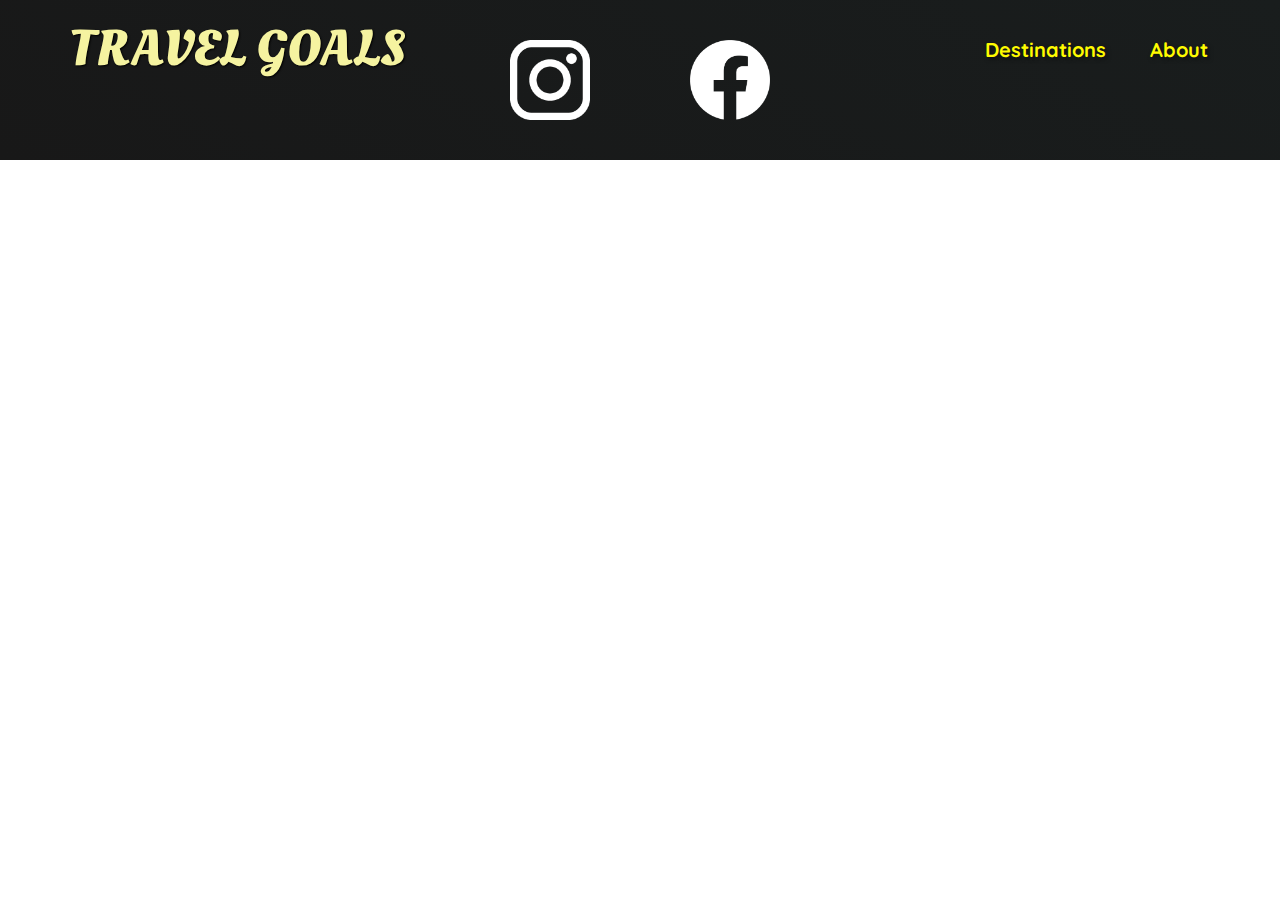
==== places.html @ 4cc8c282 "finalizando a página index.html e iniciando a página places.html" ====
<!DOCTYPE html>
<html lang="pt-br">
  <head>
    <meta charset="UTF-8" />
    <meta name="viewport" content="width=device-width, initial-scale=1.0" />
    <link
      href="https://fonts.googleapis.com/css2?family=Raleway:wght@700&family=Oleo+Script:wght@700&family=Quicksand:wght@300;500;700&display=swap"
      rel="stylesheet"
    />
    <link rel="stylesheet" href="shared.css" />
    <link rel="stylesheet" href="styles.css" />
    <title>Travel Goals</title>
  </head>
  <body>
    <header>
      <div id="page-logo">
        <a href="index.html">Travel Goals</a>
      </div>
      <nav>
        <ul>
          <li><a href="places.html">Destinations</a></li>
          <li><a href="">About</a></li>
        </ul>
      </nav>
    </header>
    <main></main>
    <footer>
      <ul>
        <li>
          <a href="https://www.instagram.com"
            ><img src="images/icons/insta.png" alt="Instagram logo"
          /></a>
        </li>
        <li>
          <a href="https://www.facebook.com"
            ><img src="images/icons/facebook.png" alt="Facebook logo"
          /></a>
        </li>
      </ul>
    </footer>
  </body>
</html>
---- shared.css ----
body {
  font-family: "Quicksand", sans-serif;
  margin: 0;
}

header {
  display: flex;
  justify-content: space-between;
  align-items: center;
  padding: 15px 60px;
  position: absolute;
  width: 100%;
  box-sizing: border-box;
}

header a {
  text-decoration: none;
  font-weight: bold;
  font-size: 20px;
  color: rgb(255, 251, 0);
  text-shadow: 2px 2px 4px rgba(0, 0, 0, 0.5);
  padding: 12px;
  border-radius: 6px;
  transition: 0.2s ease-in all;
}

header a:hover {
  background-color: rgb(255, 251, 0);
  color: rgb(77, 77, 77);
  text-shadow: none;
}

header ul {
  display: flex;
}

header li {
  margin-left: 20px;
}

#page-logo a {
  padding: 10px;
  font-family: "Oleo Script", sans-serif;
  font-size: 50px;
  text-transform: uppercase;
  text-decoration: none;
  text-shadow: 1px 1px 2px rgb(0, 0, 0);
  color: rgb(245, 243, 160);
}

ul {
  margin: 0;
  padding: 0;
  list-style: none;
}

footer {
  background: linear-gradient(30deg, rgb(24, 24, 24), rgb(25, 29, 29));
  padding: 40px;
}

footer ul {
  display: flex;
  justify-content: center;
}

footer li {
  width: 80px;
  height: 80px;
  margin: 0 50px;
}

footer li img {
  width: 100%;
}
---- styles.css ----
#hero {
  height: 800px;
  background-image: url("images/places/ocean.jpg");
  background-position: center;
  background-size: cover;
}

#hero-content {
  width: 900px;
  background-color: rgba(51, 47, 47, 0.8);
  margin: 0 auto;
  text-align: center;
  padding: 50px 0;
  border-radius: 8px;
  box-shadow: 2px 4px 8px rgb(68, 67, 67);
  position: relative;
  top: 200px;
}

#hero-content h1 {
  color: #fff;
  text-transform: uppercase;
  font-family: "Raleway", sans-serif;
  font-size: 50px;
  margin: 0;
}

#hero-content p {
  color: #fff;
  text-transform: uppercase;
  font-size: 24px;
  font-weight: 300;
  margin-bottom: 32px;
}

#hero-content a {
  color: #000;
  padding: 12px 24px;
  background-color: rgb(255, 251, 0);
  border-radius: 8px;
  font-size: 24px;
  text-decoration: none;
  font-weight: bold;
  box-shadow: 2px 4px 8px rgb(68, 67, 67);
}

#hero-content a:hover {
  background-color: rgb(255, 227, 0);
}

#highlights {
  padding: 24px;
  background: linear-gradient(0deg, rgb(227, 255, 253), rgb(202, 243, 240));
}

#highlights h2 {
  color: rgb(59, 65, 64);
  text-align: center;
  text-transform: uppercase;
  font-size: 40px;
  margin: 24px 0;
}

#destinations {
  display: flex;
  justify-content: center;
  width: 90%;
  margin: 0 auto 40px;
}

.destination {
  margin: 0 20px;
  width: 25%;
}

.destination img {
  height: 200px;
  width: 100%;
  object-fit: cover;
  border-radius: 10px;
  box-shadow: 2px 4px 8px rgb(68, 67, 67);
}

.destination p {
  color: rgb(124, 123, 123);
  text-align: center;
  text-transform: uppercase;
  font-size: 24px;
  margin: 20px 0;
}

.destination strong {
  color: rgb(0, 160, 117);
}
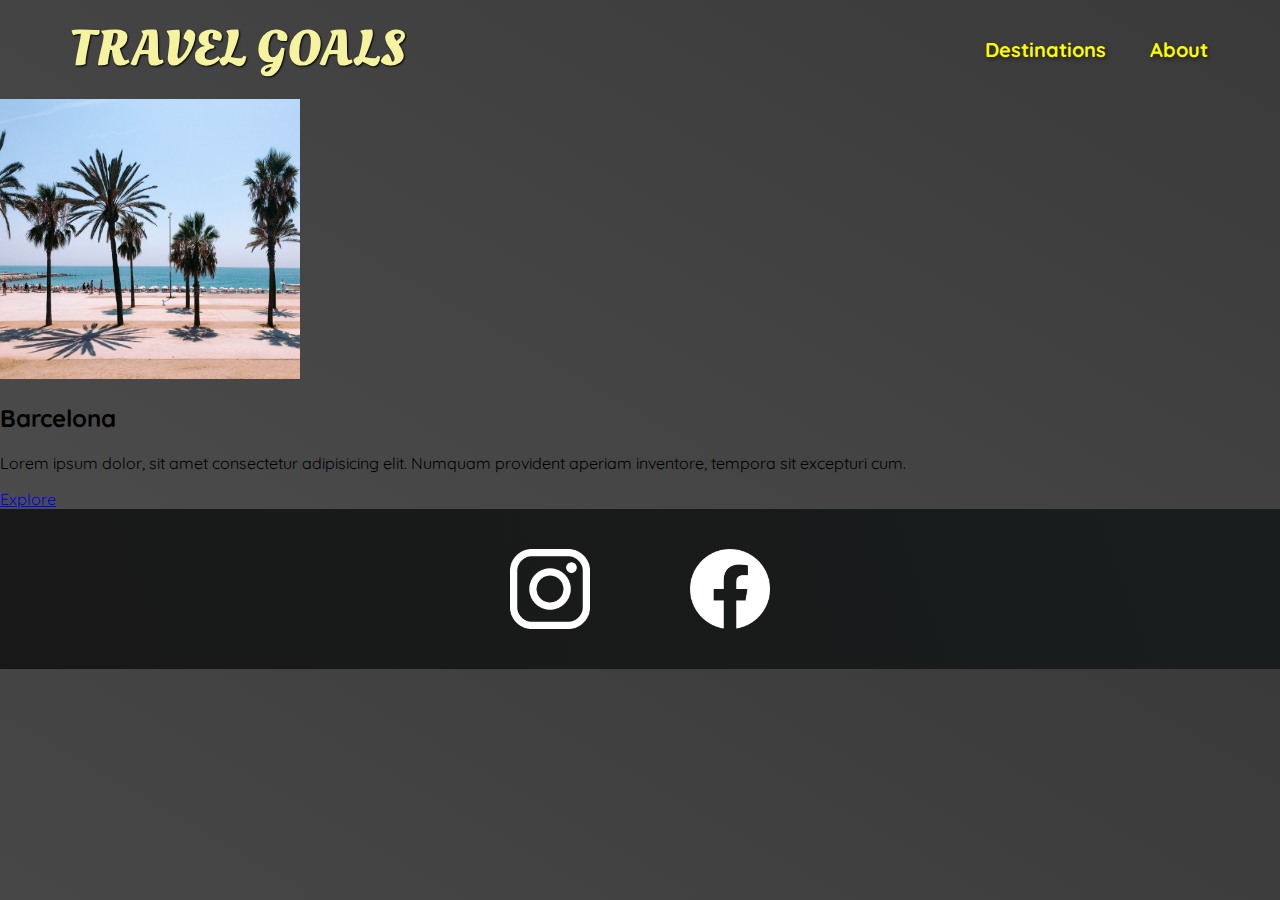
==== commit 65192ed9: "adicionando o header e footer e iniciando o elemento main da página places.html" ====
--- a/places.html
+++ b/places.html
@@ -8,7 +8,7 @@
       rel="stylesheet"
     />
     <link rel="stylesheet" href="shared.css" />
-    <link rel="stylesheet" href="styles.css" />
+    <link rel="stylesheet" href="places.css" />
     <title>Travel Goals</title>
   </head>
   <body>
@@ -23,7 +23,23 @@
         </ul>
       </nav>
     </header>
-    <main></main>
+    <main>
+      <ul>
+        <li>
+          <img src="images/places/barcelona.jpg" alt="City of Barcelona" />
+          <div class="content">
+            <h2>Barcelona</h2>
+            <p>
+              Lorem ipsum dolor, sit amet consectetur adipisicing elit. Numquam
+              provident aperiam inventore, tempora sit excepturi cum.
+            </p>
+          </div>
+          <div class="actions">
+            <a href="https://en.wikipedia.org/wiki/Barcelona">Explore</a>
+          </div>
+        </li>
+      </ul>
+    </main>
     <footer>
       <ul>
         <li>
--- a/shared.css
+++ b/shared.css
@@ -55,7 +55,7 @@
 }
 
 footer {
-  background: linear-gradient(30deg, rgb(24, 24, 24), rgb(25, 29, 29));
+  background: linear-gradient(70deg, rgb(24, 24, 24), rgb(25, 29, 29));
   padding: 40px;
 }
 
--- a/places.css
+++ b/places.css
@@ -0,0 +1,12 @@
+body {
+  background: linear-gradient(30deg, rgb(77, 77, 77), rgb(58, 58, 58));
+}
+
+header {
+  position: static;
+}
+
+main li img {
+  width: 300px;
+  height: 280px;
+}
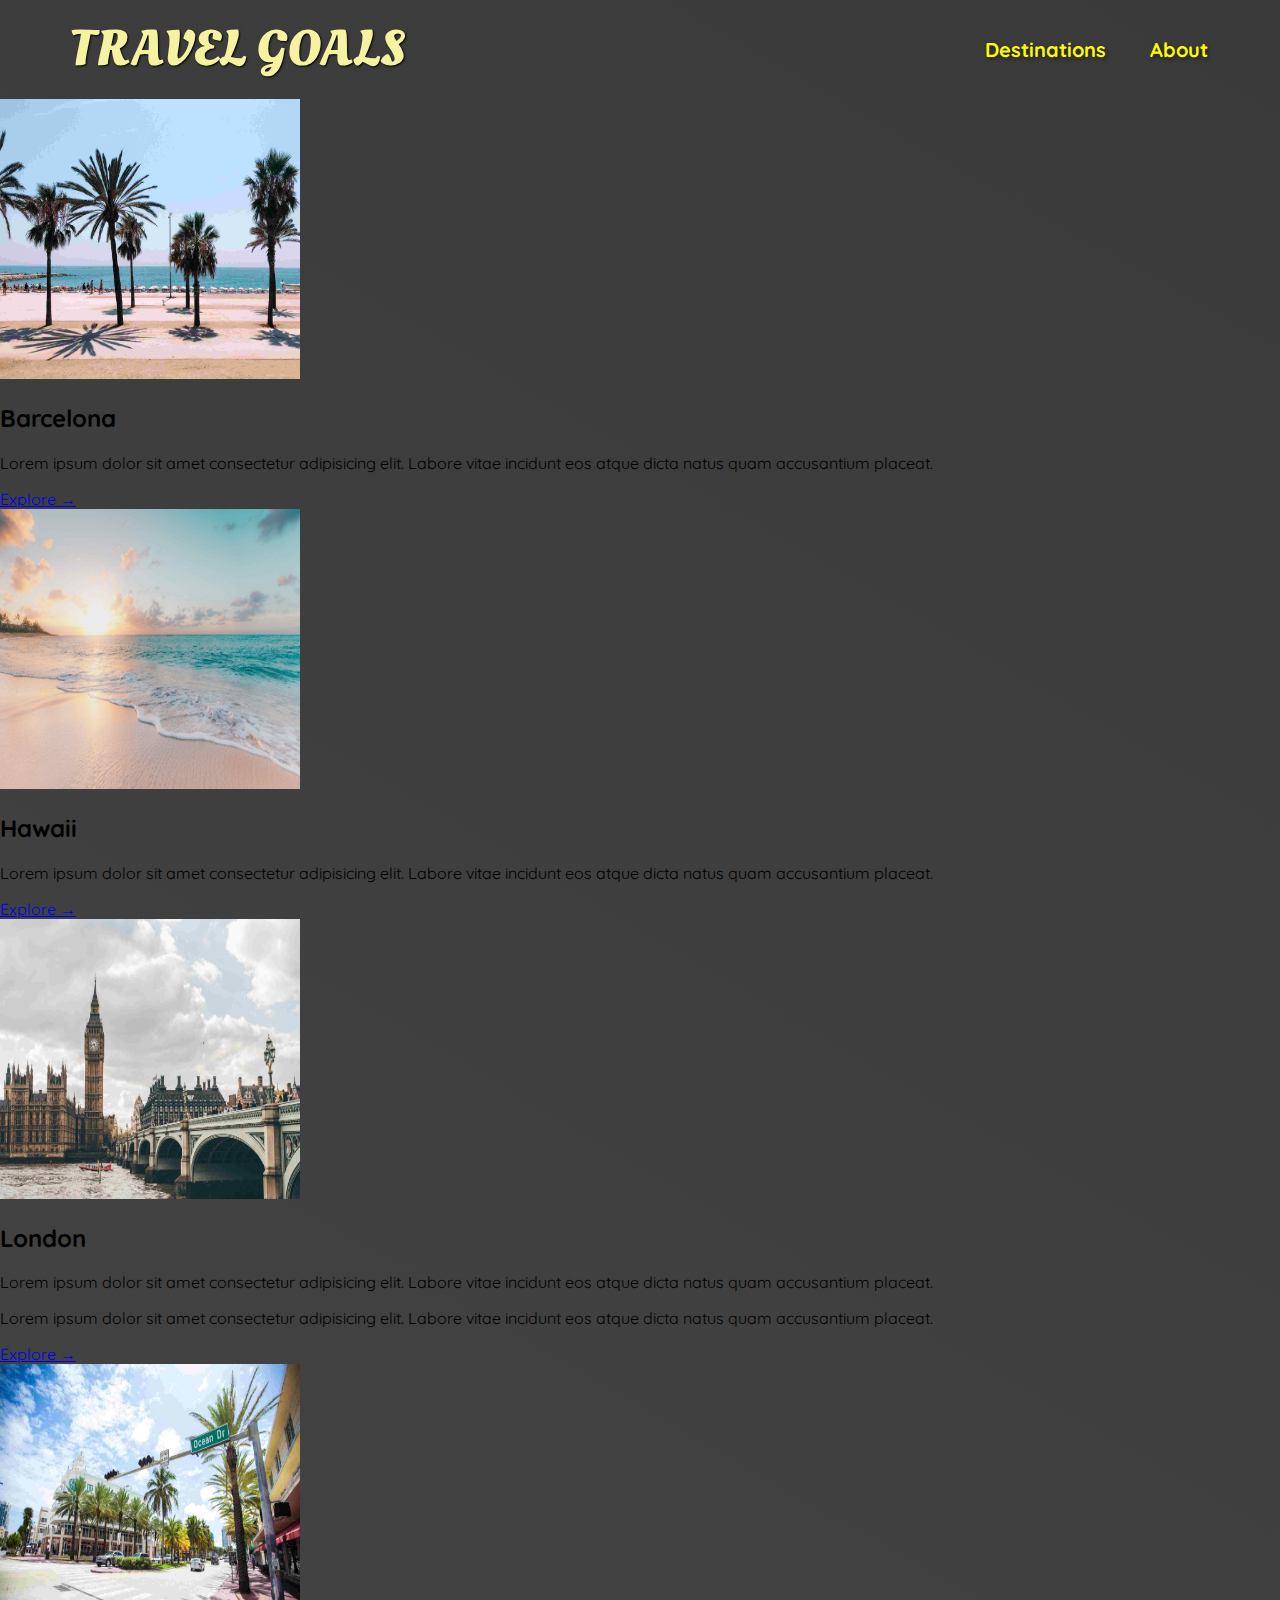
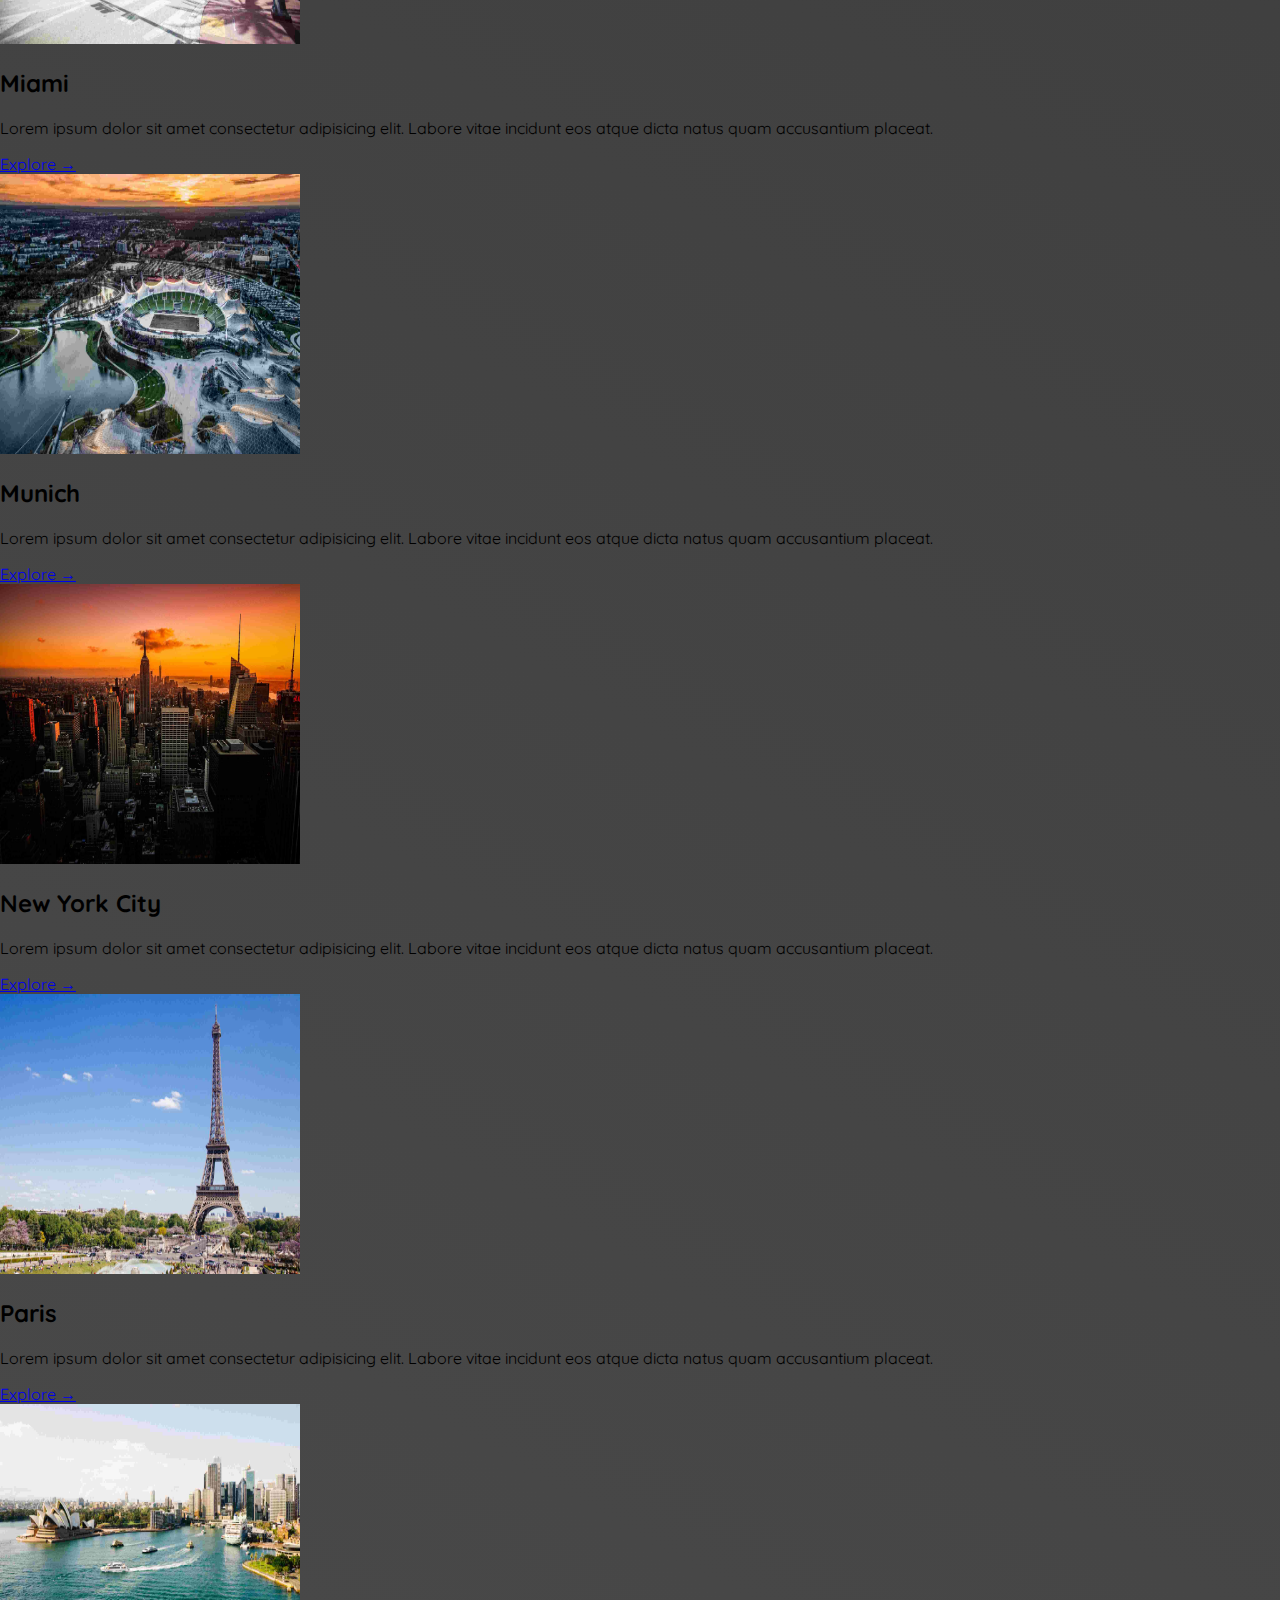
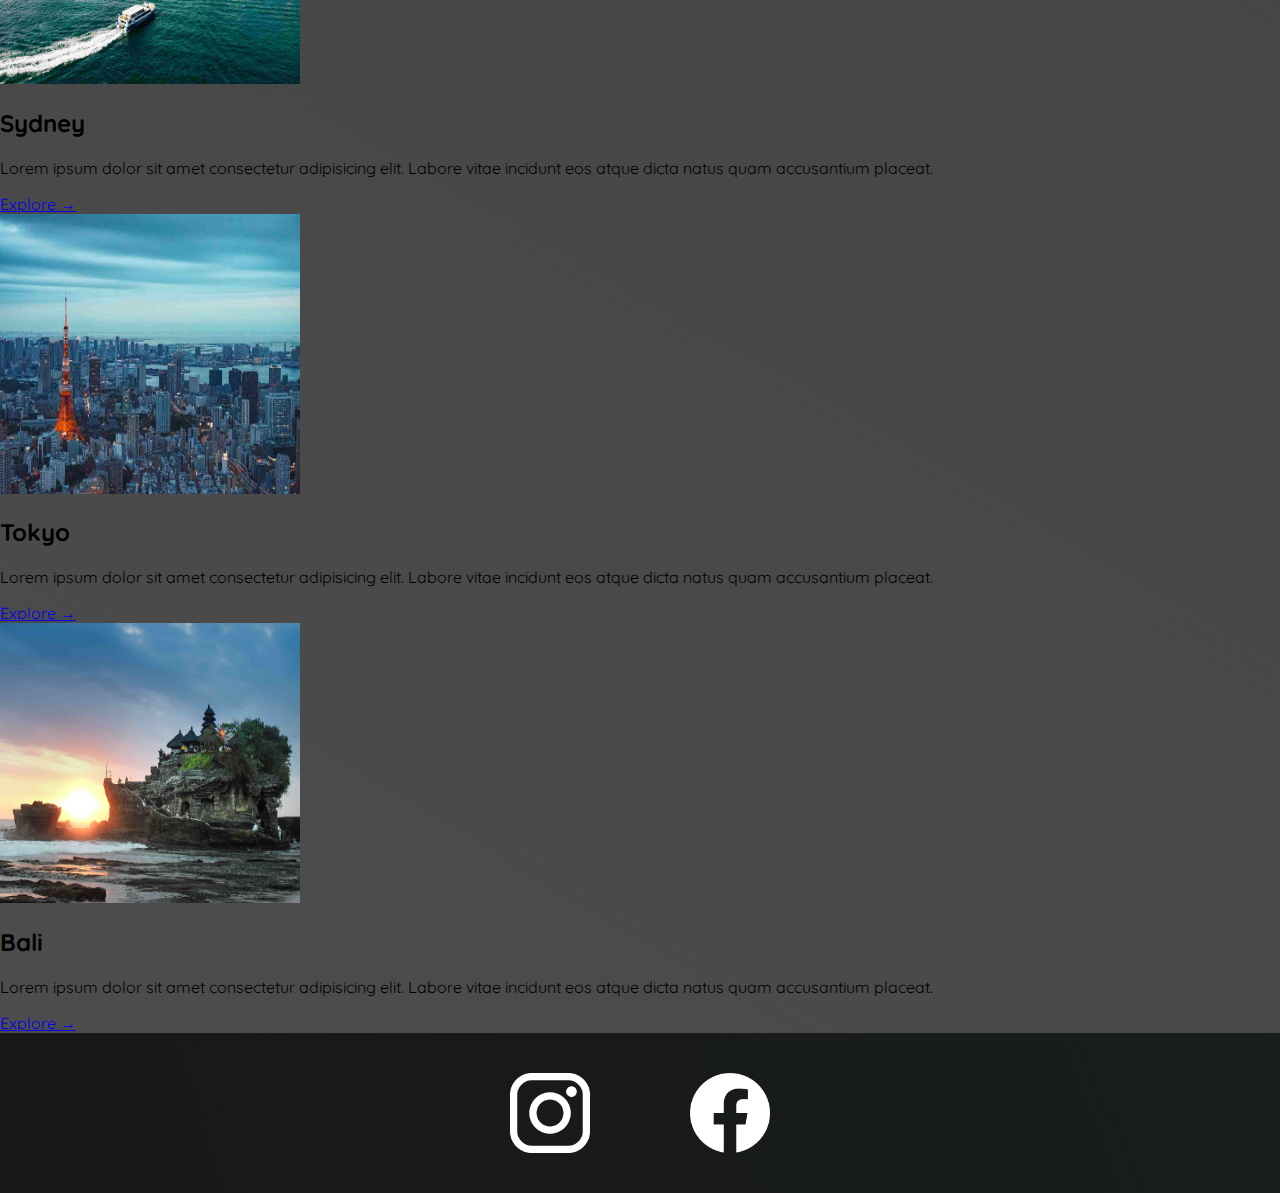
==== commit 8d95339d: "adicionando o conteúdo dos cards" ====
--- a/places.html
+++ b/places.html
@@ -27,15 +27,158 @@
       <ul>
         <li>
           <img src="images/places/barcelona.jpg" alt="City of Barcelona" />
-          <div class="content">
-            <h2>Barcelona</h2>
-            <p>
-              Lorem ipsum dolor, sit amet consectetur adipisicing elit. Numquam
-              provident aperiam inventore, tempora sit excepturi cum.
-            </p>
-          </div>
-          <div class="actions">
-            <a href="https://en.wikipedia.org/wiki/Barcelona">Explore</a>
+          <div class="item-content">
+            <div>
+              <h2>Barcelona</h2>
+              <p>
+                Lorem ipsum dolor sit amet consectetur adipisicing elit. Labore
+                vitae incidunt eos atque dicta natus quam accusantium placeat.
+              </p>
+            </div>
+            <div class="actions">
+              <a href="https://en.wikipedia.org/wiki/Barcelona">Explore &#x2192</a>
+            </div>
+          </div>
+        </li>
+        <li>
+          <img src="images/places/hawaii.jpg" alt="Hawaii beach" />
+          <div class="item-content">
+            <div>
+              <h2>Hawaii</h2>
+              <p>
+                Lorem ipsum dolor sit amet consectetur adipisicing elit. Labore
+                vitae incidunt eos atque dicta natus quam accusantium placeat.
+              </p>
+            </div>
+            <div class="actions">
+              <a href="hhttps://en.wikipedia.org/wiki/Hawaii">Explore &#x2192</a>
+            </div>
+          </div>
+        </li>
+        <li>
+          <img src="images/places/london.jpg" alt="London city" />
+          <div class="item-content">
+            <div>
+              <h2>London</h2>
+              <p>
+                Lorem ipsum dolor sit amet consectetur adipisicing elit. Labore
+                vitae incidunt eos atque dicta natus quam accusantium placeat.
+              </p>
+              <p>
+                Lorem ipsum dolor sit amet consectetur adipisicing elit. Labore
+                vitae incidunt eos atque dicta natus quam accusantium placeat.
+              </p>
+            </div>
+            <div class="actions">
+              <a href="https://en.wikipedia.org/wiki/London">Explore &#x2192</a>
+            </div>
+          </div>
+        </li>
+        <li>
+          <img src="images/places/miami.jpg" alt="Miami streets" />
+          <div class="item-content">
+            <div>
+              <h2>Miami</h2>
+              <p>
+                Lorem ipsum dolor sit amet consectetur adipisicing elit. Labore
+                vitae incidunt eos atque dicta natus quam accusantium placeat.
+              </p>
+            </div>
+            <div class="actions">
+              <a href="https://en.wikipedia.org/wiki/Miami">Explore &#x2192</a>
+            </div>
+          </div>
+        </li>
+        <li>
+          <img src="images/places/munich.jpg" alt="Munich football stadium" />
+          <div class="item-content">
+            <div>
+              <h2>Munich</h2>
+              <p>
+                Lorem ipsum dolor sit amet consectetur adipisicing elit. Labore
+                vitae incidunt eos atque dicta natus quam accusantium placeat.
+              </p>
+            </div>
+            <div class="actions">
+              <a href="https://en.wikipedia.org/wiki/Munich">Explore &#x2192</a>
+            </div>
+          </div>
+        </li>
+        <li>
+          <img src="images/places/new-york-city.jpg" alt="New York City skyline" />
+          <div class="item-content">
+            <div>
+              <h2>New York City</h2>
+              <p>
+                Lorem ipsum dolor sit amet consectetur adipisicing elit. Labore
+                vitae incidunt eos atque dicta natus quam accusantium placeat.
+              </p>
+            </div>
+            <div class="actions">
+              <a href="https://en.wikipedia.org/wiki/New_York_City"
+                >Explore &#x2192</a
+              >
+            </div>
+          </div>
+        </li>
+        <li>
+          <img src="images/places/paris.jpg" alt="Paris city" />
+          <div class="item-content">
+            <div>
+              <h2>Paris</h2>
+              <p>
+                Lorem ipsum dolor sit amet consectetur adipisicing elit. Labore
+                vitae incidunt eos atque dicta natus quam accusantium placeat.
+              </p>
+            </div>
+            <div class="actions">
+              <a href="https://en.wikipedia.org/wiki/Paris">Explore &#x2192</a>
+            </div>
+          </div>
+        </li>
+        <li>
+          <img src="images/places/sydney.jpg" alt="Sydney beach" />
+          <div class="item-content">
+            <div>
+              <h2>Sydney</h2>
+              <p>
+                Lorem ipsum dolor sit amet consectetur adipisicing elit. Labore
+                vitae incidunt eos atque dicta natus quam accusantium placeat.
+              </p>
+            </div>
+            <div class="actions">
+              <a href="https://en.wikipedia.org/wiki/Sydney">Explore &#x2192</a>
+            </div>
+          </div>
+        </li>
+        <li>
+          <img src="images/places/tokyo.jpg" alt="Tokyo skyline" />
+          <div class="item-content">
+            <div>
+              <h2>Tokyo</h2>
+              <p>
+                Lorem ipsum dolor sit amet consectetur adipisicing elit. Labore
+                vitae incidunt eos atque dicta natus quam accusantium placeat.
+              </p>
+            </div>
+            <div class="actions">
+              <a href="https://en.wikipedia.org/wiki/Tokyo">Explore &#x2192</a>
+            </div>
+          </div>
+        </li>
+        <li>
+          <img src="images/places/bali.jpg" alt="Bali beach" />
+          <div class="item-content">
+            <div>
+              <h2>Bali</h2>
+              <p>
+                Lorem ipsum dolor sit amet consectetur adipisicing elit. Labore
+                vitae incidunt eos atque dicta natus quam accusantium placeat.
+              </p>
+            </div>
+            <div class="actions">
+              <a href="https://en.wikipedia.org/wiki/Bali">Explore &#x2192</a>
+            </div>
           </div>
         </li>
       </ul>
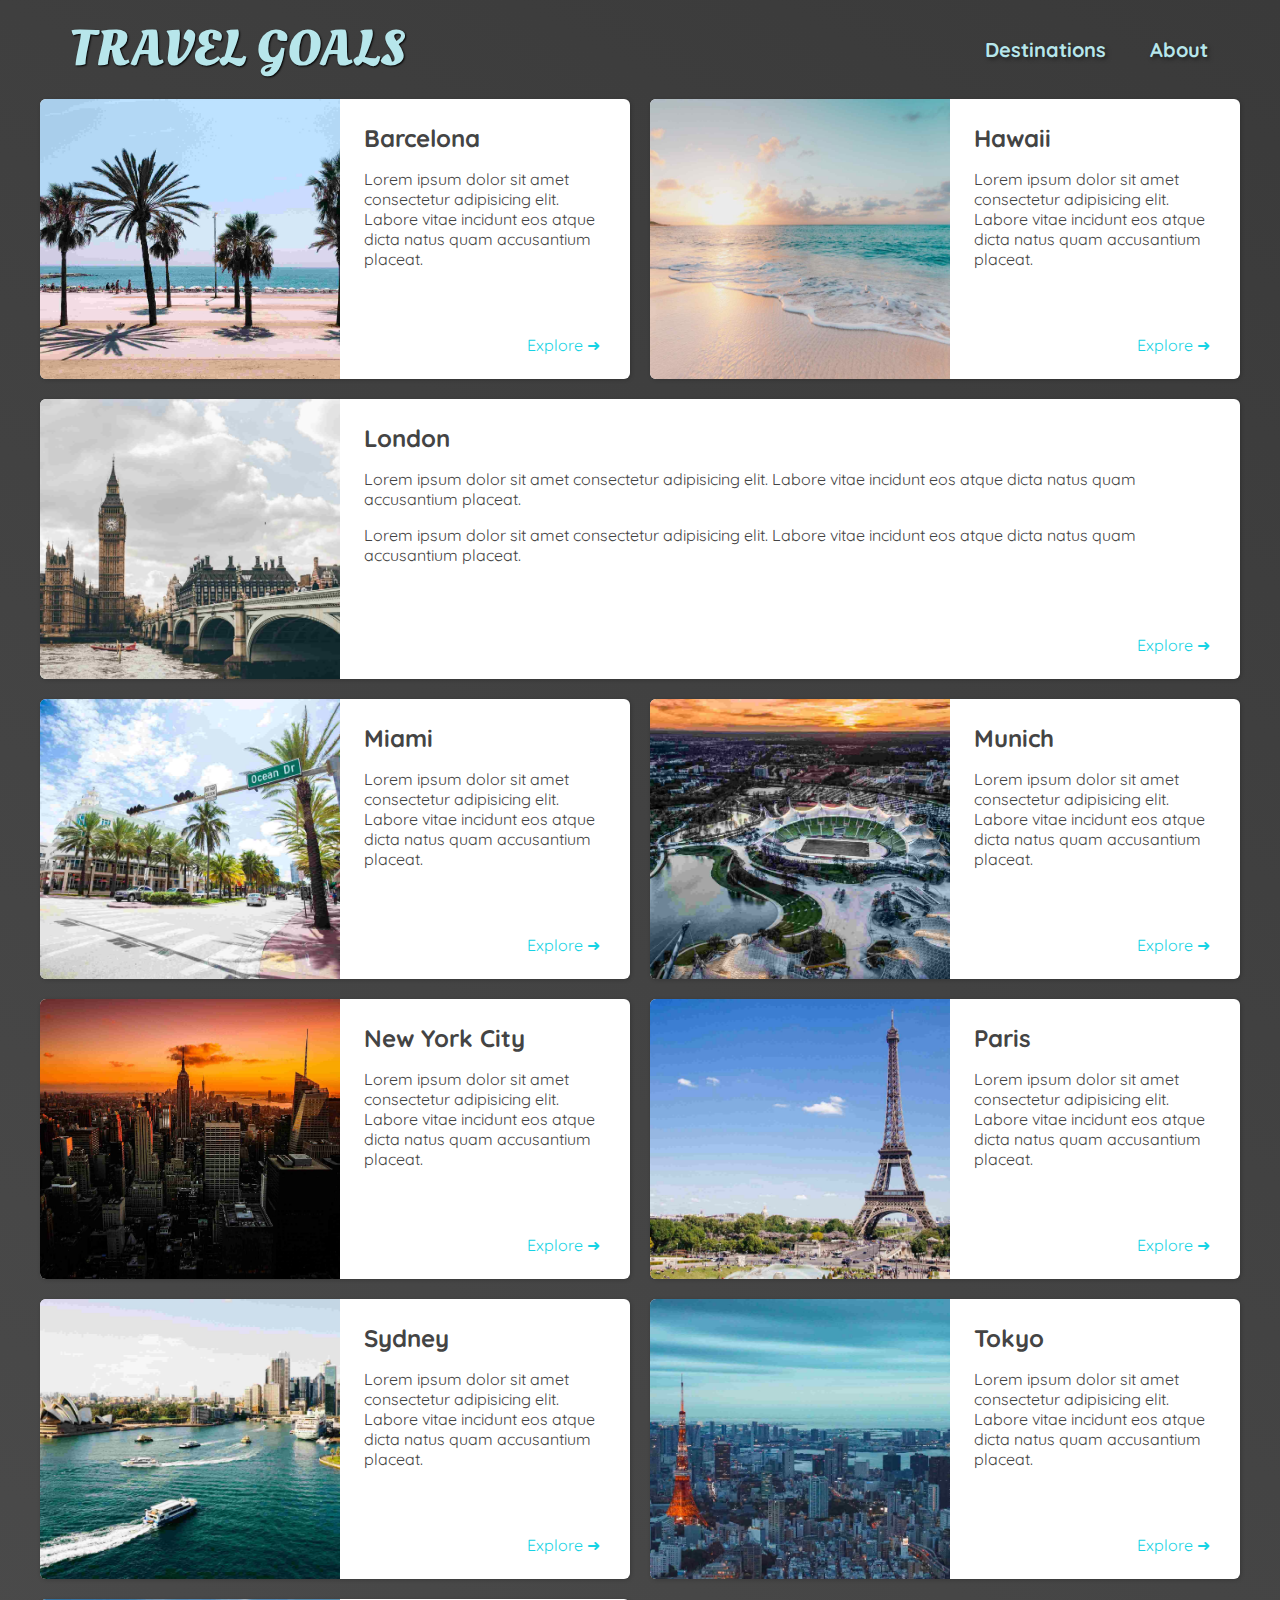
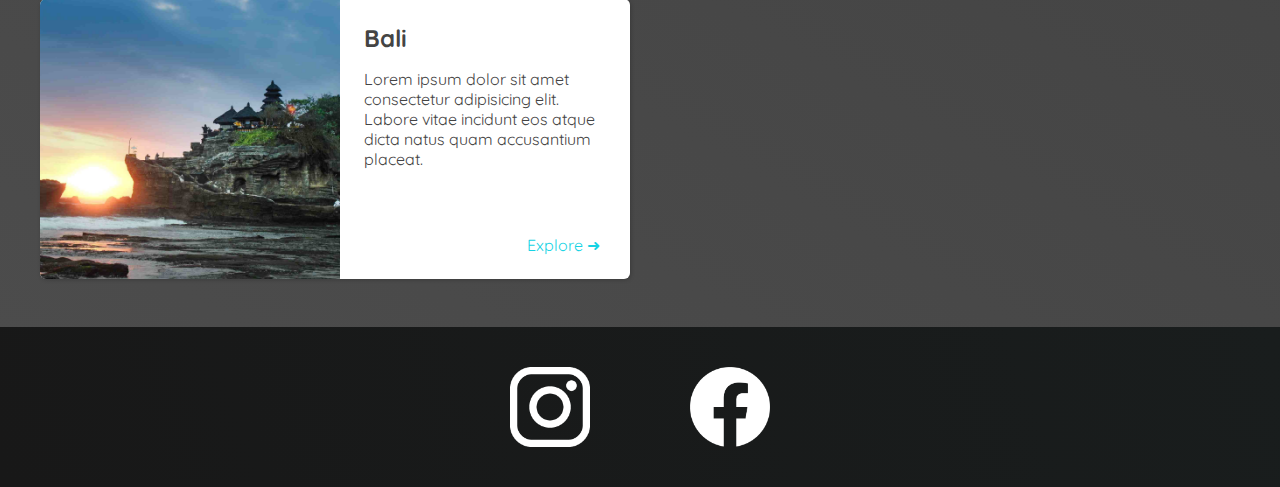
==== commit 4c104ec0: "finalizando o projeto" ====
--- a/places.html
+++ b/places.html
@@ -36,7 +36,7 @@
               </p>
             </div>
             <div class="actions">
-              <a href="https://en.wikipedia.org/wiki/Barcelona">Explore &#x2192</a>
+              <a href="https://en.wikipedia.org/wiki/Barcelona">Explore ➜</a>
             </div>
           </div>
         </li>
@@ -51,7 +51,7 @@
               </p>
             </div>
             <div class="actions">
-              <a href="hhttps://en.wikipedia.org/wiki/Hawaii">Explore &#x2192</a>
+              <a href="hhttps://en.wikipedia.org/wiki/Hawaii">Explore ➜</a>
             </div>
           </div>
         </li>
@@ -70,7 +70,7 @@
               </p>
             </div>
             <div class="actions">
-              <a href="https://en.wikipedia.org/wiki/London">Explore &#x2192</a>
+              <a href="https://en.wikipedia.org/wiki/London">Explore ➜</a>
             </div>
           </div>
         </li>
@@ -85,7 +85,7 @@
               </p>
             </div>
             <div class="actions">
-              <a href="https://en.wikipedia.org/wiki/Miami">Explore &#x2192</a>
+              <a href="https://en.wikipedia.org/wiki/Miami">Explore ➜</a>
             </div>
           </div>
         </li>
@@ -100,12 +100,15 @@
               </p>
             </div>
             <div class="actions">
-              <a href="https://en.wikipedia.org/wiki/Munich">Explore &#x2192</a>
-            </div>
-          </div>
-        </li>
-        <li>
-          <img src="images/places/new-york-city.jpg" alt="New York City skyline" />
+              <a href="https://en.wikipedia.org/wiki/Munich">Explore ➜</a>
+            </div>
+          </div>
+        </li>
+        <li>
+          <img
+            src="images/places/new-york-city.jpg"
+            alt="New York City skyline"
+          />
           <div class="item-content">
             <div>
               <h2>New York City</h2>
@@ -116,7 +119,7 @@
             </div>
             <div class="actions">
               <a href="https://en.wikipedia.org/wiki/New_York_City"
-                >Explore &#x2192</a
+                >Explore ➜</a
               >
             </div>
           </div>
@@ -132,7 +135,7 @@
               </p>
             </div>
             <div class="actions">
-              <a href="https://en.wikipedia.org/wiki/Paris">Explore &#x2192</a>
+              <a href="https://en.wikipedia.org/wiki/Paris">Explore ➜</a>
             </div>
           </div>
         </li>
@@ -147,7 +150,7 @@
               </p>
             </div>
             <div class="actions">
-              <a href="https://en.wikipedia.org/wiki/Sydney">Explore &#x2192</a>
+              <a href="https://en.wikipedia.org/wiki/Sydney">Explore ➜</a>
             </div>
           </div>
         </li>
@@ -162,7 +165,7 @@
               </p>
             </div>
             <div class="actions">
-              <a href="https://en.wikipedia.org/wiki/Tokyo">Explore &#x2192</a>
+              <a href="https://en.wikipedia.org/wiki/Tokyo">Explore ➜</a>
             </div>
           </div>
         </li>
@@ -177,7 +180,7 @@
               </p>
             </div>
             <div class="actions">
-              <a href="https://en.wikipedia.org/wiki/Bali">Explore &#x2192</a>
+              <a href="https://en.wikipedia.org/wiki/Bali">Explore ➜</a>
             </div>
           </div>
         </li>
--- a/shared.css
+++ b/shared.css
@@ -24,7 +24,7 @@
   transition: 0.2s ease-in all;
 }
 
-header a:hover {
+header nav a:hover {
   background-color: rgb(255, 251, 0);
   color: rgb(77, 77, 77);
   text-shadow: none;
--- a/places.css
+++ b/places.css
@@ -1,12 +1,70 @@
 body {
   background: linear-gradient(30deg, rgb(77, 77, 77), rgb(58, 58, 58));
+  color: rgb(68, 68, 68);
 }
 
 header {
   position: static;
 }
 
+header a,
+#page-logo a {
+  color: rgb(183, 230, 235);
+}
+
+header nav a:hover {
+  background-color: rgb(183, 230, 235);
+  color: rgb(68, 68, 68);
+}
+
+main ul {
+  width: 1200px;
+  margin: 0 auto 48px;
+  display: grid;
+  grid-template-columns: 1fr 1fr;
+  gap: 20px;
+}
+
+main li {
+  background-color: #fff;
+  display: flex;
+  border-radius: 6px;
+  overflow: hidden;
+  box-shadow: 1px 1px 4px rgba(0, 0, 0, 0.2);
+}
+
+main li:nth-of-type(3) {
+  grid-column: 1 / span 2;
+}
+
+.item-content {
+  display: flex;
+  flex-direction: column;
+  justify-content: space-between;
+  padding: 24px;
+}
+
+.item-content h2 {
+  margin: 0;
+}
+
+.actions {
+  text-align: right;
+}
+
+.actions a {
+  text-decoration: none;
+  color: rgb(22, 211, 228);
+  padding: 6px;
+  border-radius: 6px;
+}
+
+.actions a:hover {
+  background-color: rgb(235, 253, 255);
+}
+
 main li img {
   width: 300px;
   height: 280px;
+  object-fit: cover;
 }
